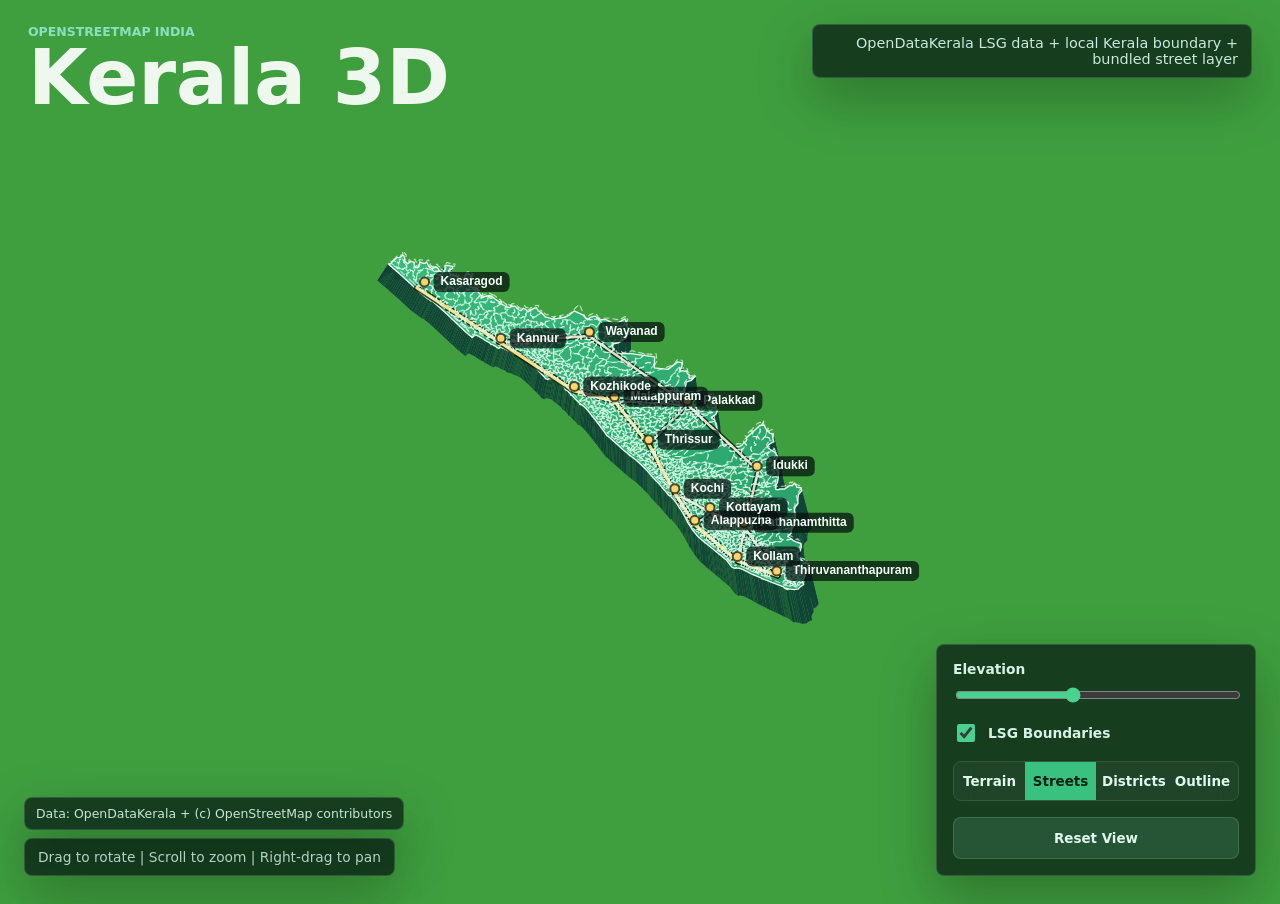
==== index.html @ 43103550 "version 1" ====
<!doctype html>
<html lang="en">
  <head>
    <meta charset="UTF-8" />
    <meta name="viewport" content="width=device-width, initial-scale=1.0" />
    <title>Kerala 3D OpenStreetMap View</title>
    <link rel="stylesheet" href="./styles.css" />
  </head>
  <body>
    <main id="app">
      <section class="viewport" aria-label="Interactive 3D Kerala map">
        <div id="scene"></div>
        <div class="topbar">
          <div>
            <p class="eyebrow">OpenStreetMap India</p>
            <h1>Kerala 3D</h1>
          </div>
          <div class="status" id="dataStatus">Loading OSM boundary...</div>
        </div>
        <aside class="panel" aria-label="Map controls">
          <label>
            Elevation
            <input id="heightRange" type="range" min="0.2" max="2.4" value="1.1" step="0.1" />
          </label>
          <label class="check-row">
            <input id="lsgToggle" type="checkbox" checked />
            LSG Boundaries
          </label>
          <div class="segmented" aria-label="Map mode">
            <button data-mode="terrain">Terrain</button>
            <button class="active" data-mode="streets">Streets</button>
            <button data-mode="districts">Districts</button>
            <button data-mode="outline">Outline</button>
          </div>
          <button id="resetView" class="wide-button">Reset View</button>
        </aside>
        <div class="hint">Drag to rotate | Scroll to zoom | Right-drag to pan</div>
        <a class="attribution" href="https://www.openstreetmap.org/copyright" target="_blank" rel="noreferrer">
          Data: OpenDataKerala + (c) OpenStreetMap contributors
        </a>
        <aside id="detailPanel" class="detail-panel hidden" aria-label="Selected local body detail">
          <div class="detail-head">
            <div>
              <p class="eyebrow">Selected LSG</p>
              <h2 id="detailTitle">Local body</h2>
            </div>
            <button id="detailClose" class="icon-button" aria-label="Close detail panel">x</button>
          </div>
          <canvas id="detailCanvas" width="420" height="300"></canvas>
          <div id="detailInfo" class="detail-info"></div>
        </aside>
      </section>
    </main>
    <script src="./kerala_lsg_data.js"></script>
    <script src="./kerala-boundary-nominatim.js"></script>
    <script src="./kerala_pbf_places.js"></script>
    <script src="./app.js" defer></script>
  </body>
</html>
---- styles.css ----
:root {
  color-scheme: dark;
  font-family: Inter, ui-sans-serif, system-ui, -apple-system, BlinkMacSystemFont, "Segoe UI", sans-serif;
  background: #3f9f3f;
  color: #eef8ef;
}

* {
  box-sizing: border-box;
}

body {
  margin: 0;
  min-height: 100vh;
  overflow: hidden;
}

#app,
.viewport,
#scene {
  width: 100vw;
  height: 100vh;
}

.viewport {
  position: relative;
  background: #3f9f3f;
}

#scene {
  position: absolute;
  inset: 0;
}

.topbar {
  position: absolute;
  top: 24px;
  left: 28px;
  right: 28px;
  display: flex;
  align-items: flex-start;
  justify-content: space-between;
  gap: 20px;
  pointer-events: none;
}

.eyebrow {
  margin: 0 0 4px;
  color: #8be0bd;
  font-size: 0.78rem;
  font-weight: 700;
  letter-spacing: 0;
  text-transform: uppercase;
}

h1 {
  margin: 0;
  font-size: clamp(2.35rem, 6vw, 5.4rem);
  line-height: 0.92;
  letter-spacing: 0;
}

.status,
.hint,
.panel,
.attribution {
  border: 1px solid rgba(191, 236, 218, 0.18);
  background: rgba(5, 20, 18, 0.7);
  box-shadow: 0 20px 55px rgba(0, 0, 0, 0.28);
  backdrop-filter: blur(18px);
}

.status {
  max-width: min(48vw, 440px);
  padding: 10px 13px;
  border-radius: 8px;
  color: #cce7dd;
  font-size: 0.9rem;
  text-align: right;
}

.panel {
  position: absolute;
  right: 24px;
  bottom: 24px;
  width: min(320px, calc(100vw - 48px));
  display: grid;
  gap: 16px;
  padding: 16px;
  border-radius: 8px;
}

label {
  display: grid;
  gap: 8px;
  color: #d8f2e8;
  font-size: 0.86rem;
  font-weight: 700;
}

.check-row {
  display: flex;
  align-items: center;
  gap: 10px;
}

.check-row input {
  width: 18px;
  height: 18px;
  accent-color: #49d18f;
}

input[type="range"] {
  width: 100%;
  accent-color: #49d18f;
}

.segmented {
  display: grid;
  grid-template-columns: repeat(4, 1fr);
  min-height: 40px;
  overflow: hidden;
  border: 1px solid rgba(177, 224, 203, 0.18);
  border-radius: 8px;
}

button {
  min-width: 0;
  border: 0;
  color: #dff7ed;
  background: rgba(255, 255, 255, 0.04);
  font: inherit;
  font-size: 0.84rem;
  font-weight: 800;
  cursor: pointer;
}

button.active {
  background: #3bc17f;
  color: #062015;
}

.wide-button {
  min-height: 42px;
  border-radius: 8px;
  background: rgba(139, 224, 189, 0.14);
  border: 1px solid rgba(177, 224, 203, 0.18);
}

.icon-button {
  width: 36px;
  height: 36px;
  border-radius: 8px;
  border: 1px solid rgba(177, 224, 203, 0.2);
}

.detail-panel {
  position: absolute;
  top: 116px;
  left: 24px;
  width: min(430px, calc(100vw - 48px));
  max-height: calc(100vh - 220px);
  overflow: auto;
  padding: 14px;
  border: 1px solid rgba(191, 236, 218, 0.18);
  border-radius: 8px;
  background: rgba(5, 20, 18, 0.82);
  box-shadow: 0 20px 55px rgba(0, 0, 0, 0.34);
  backdrop-filter: blur(18px);
}

.detail-panel.hidden {
  display: none;
}

.detail-head {
  display: flex;
  align-items: flex-start;
  justify-content: space-between;
  gap: 12px;
  margin-bottom: 12px;
}

h2 {
  margin: 0;
  font-size: 1.15rem;
  line-height: 1.15;
  letter-spacing: 0;
}

#detailCanvas {
  display: block;
  width: 100%;
  height: auto;
  border: 1px solid rgba(191, 236, 218, 0.18);
  border-radius: 8px;
  background: #071411;
}

.detail-info {
  display: grid;
  gap: 7px;
  margin-top: 12px;
  color: #d8f2e8;
  font-size: 0.86rem;
  line-height: 1.35;
}

.detail-info strong {
  color: #ffffff;
}

.hint {
  position: absolute;
  left: 24px;
  bottom: 24px;
  padding: 10px 13px;
  border-radius: 8px;
  color: #c7e4da;
  font-size: 0.86rem;
}

.attribution {
  position: absolute;
  left: 24px;
  bottom: 70px;
  padding: 8px 11px;
  border-radius: 8px;
  color: #c7e4da;
  font-size: 0.78rem;
  text-decoration: none;
}

.label {
  color: #f5fff8;
  font-size: 12px;
  font-weight: 800;
  text-shadow: 0 2px 8px rgba(0, 0, 0, 0.85);
  white-space: nowrap;
  pointer-events: none;
}

@media (max-width: 720px) {
  .topbar {
    top: 16px;
    left: 16px;
    right: 16px;
    display: block;
  }

  .status {
    max-width: 100%;
    margin-top: 10px;
    text-align: left;
  }

  .hint {
    left: 16px;
    bottom: 194px;
  }

  .attribution {
    left: 16px;
    bottom: 238px;
  }

  .panel {
    right: 16px;
    bottom: 16px;
    width: calc(100vw - 32px);
  }

  .detail-panel {
    top: 122px;
    left: 16px;
    width: calc(100vw - 32px);
    max-height: calc(100vh - 330px);
  }
}
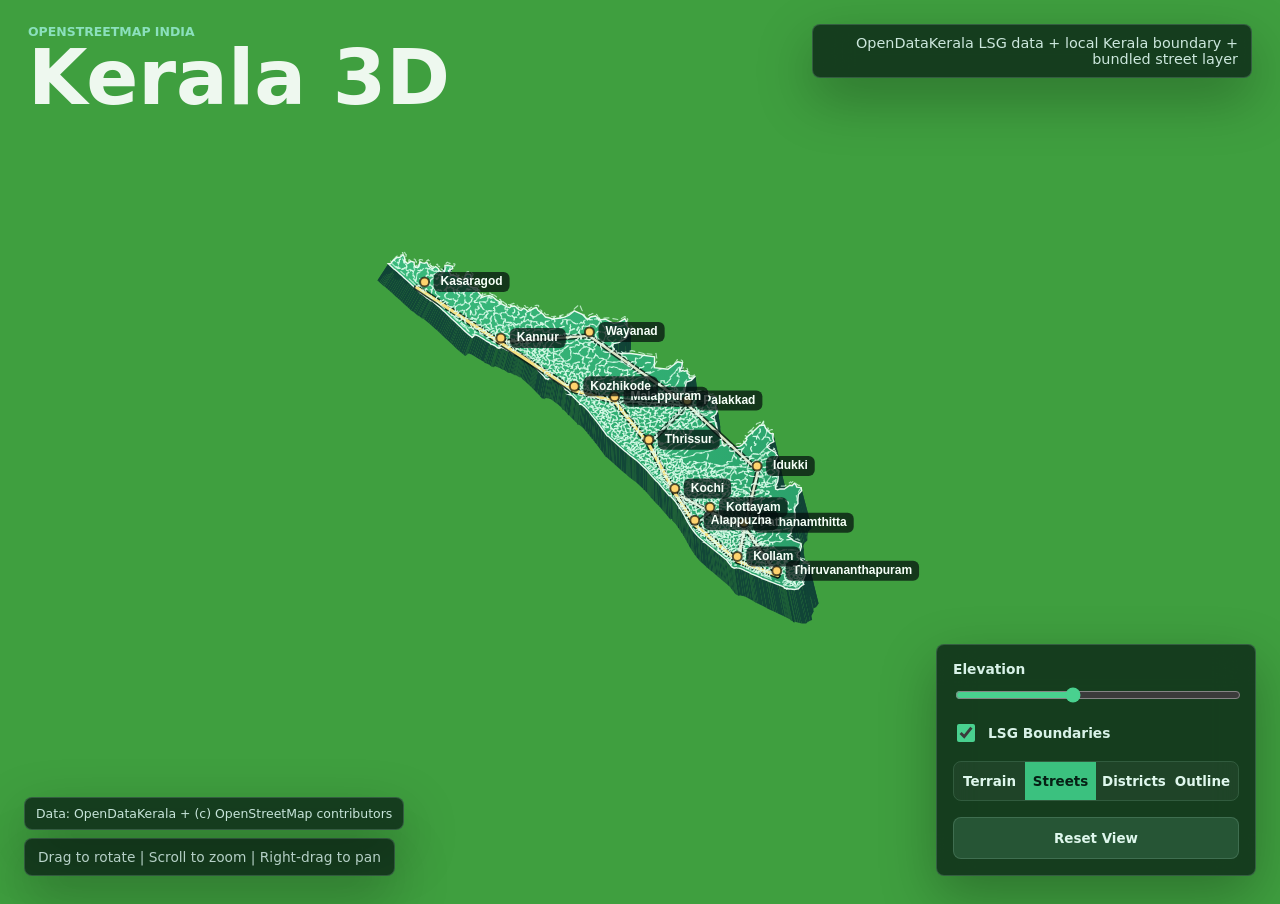
==== commit 9e7e0fd2: "loading screen" ====
--- a/index.html
+++ b/index.html
@@ -10,6 +10,7 @@
     <main id="app">
       <section class="viewport" aria-label="Interactive 3D Kerala map">
         <div id="scene"></div>
+        <div id="loadingOverlay" class="loading-overlay" role="status" aria-live="polite">Loading...</div>
         <div class="topbar">
           <div>
             <p class="eyebrow">OpenStreetMap India</p>
--- a/styles.css
+++ b/styles.css
@@ -68,6 +68,29 @@
   background: rgba(5, 20, 18, 0.7);
   box-shadow: 0 20px 55px rgba(0, 0, 0, 0.28);
   backdrop-filter: blur(18px);
+}
+
+.loading-overlay {
+  position: absolute;
+  inset: 0;
+  z-index: 10;
+  display: grid;
+  place-items: center;
+  color: #f5fff8;
+  background:
+    radial-gradient(circle at center, rgba(44, 170, 105, 0.22), transparent 34%),
+    rgba(5, 20, 18, 0.72);
+  font-size: clamp(1.4rem, 4vw, 3rem);
+  font-weight: 900;
+  letter-spacing: 0.02em;
+  text-shadow: 0 5px 22px rgba(0, 0, 0, 0.7);
+  pointer-events: none;
+  transition: opacity 220ms ease, visibility 220ms ease;
+}
+
+.loading-overlay.hidden {
+  opacity: 0;
+  visibility: hidden;
 }
 
 .status {
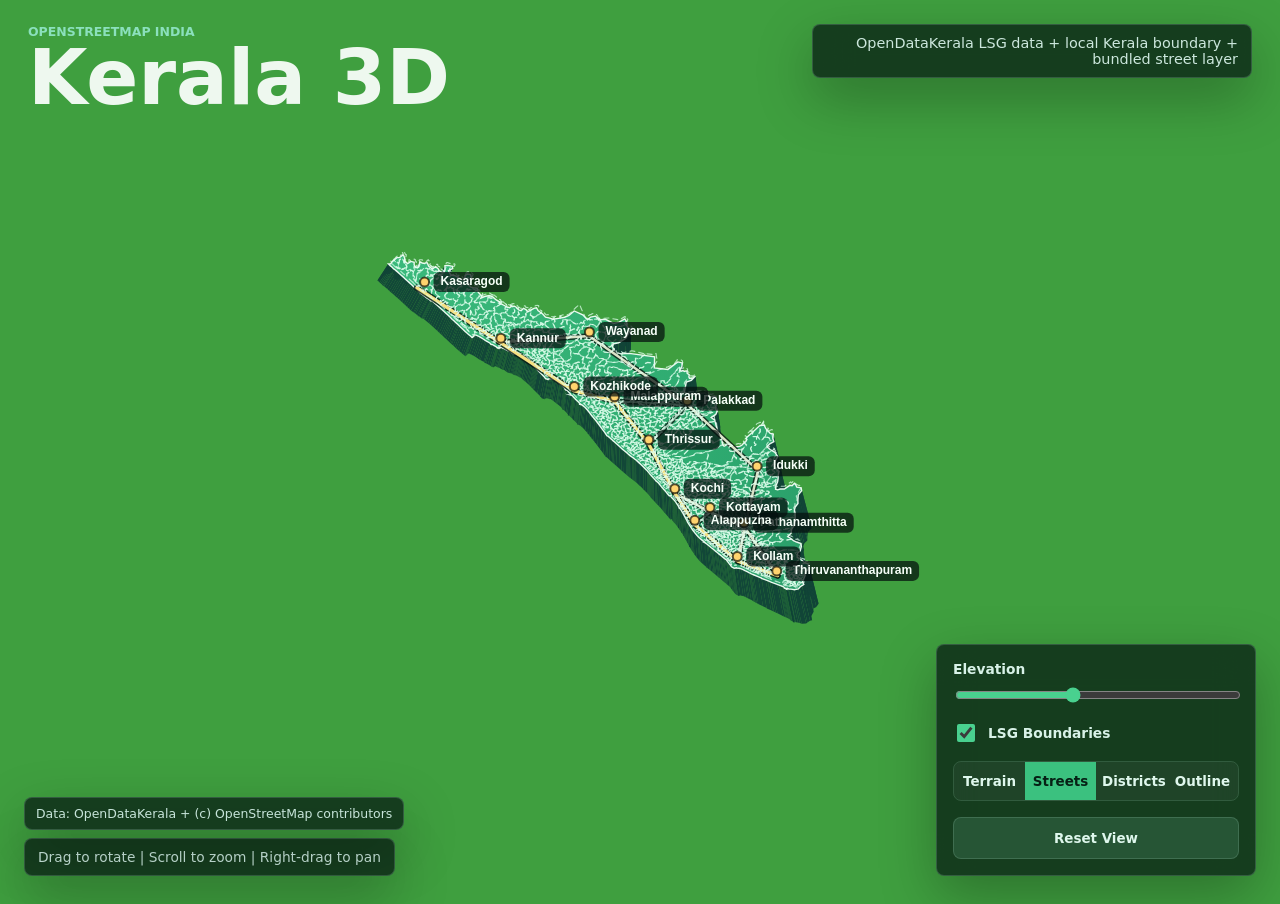
==== commit 49e21bcf: "overlays updated" ====
--- a/index.html
+++ b/index.html
@@ -10,7 +10,15 @@
     <main id="app">
       <section class="viewport" aria-label="Interactive 3D Kerala map">
         <div id="scene"></div>
-        <div id="loadingOverlay" class="loading-overlay" role="status" aria-live="polite">Loading...</div>
+        <div
+          id="loadingOverlay"
+          class="loading-overlay"
+          role="status"
+          aria-live="polite"
+          style="position:absolute;inset:0;z-index:10;display:grid;place-items:center;"
+        >
+          Loading...
+        </div>
         <div class="topbar">
           <div>
             <p class="eyebrow">OpenStreetMap India</p>
--- a/styles.css
+++ b/styles.css
@@ -70,6 +70,7 @@
   backdrop-filter: blur(18px);
 }
 
+#loadingOverlay,
 .loading-overlay {
   position: absolute;
   inset: 0;
@@ -88,6 +89,7 @@
   transition: opacity 220ms ease, visibility 220ms ease;
 }
 
+#loadingOverlay.hidden,
 .loading-overlay.hidden {
   opacity: 0;
   visibility: hidden;
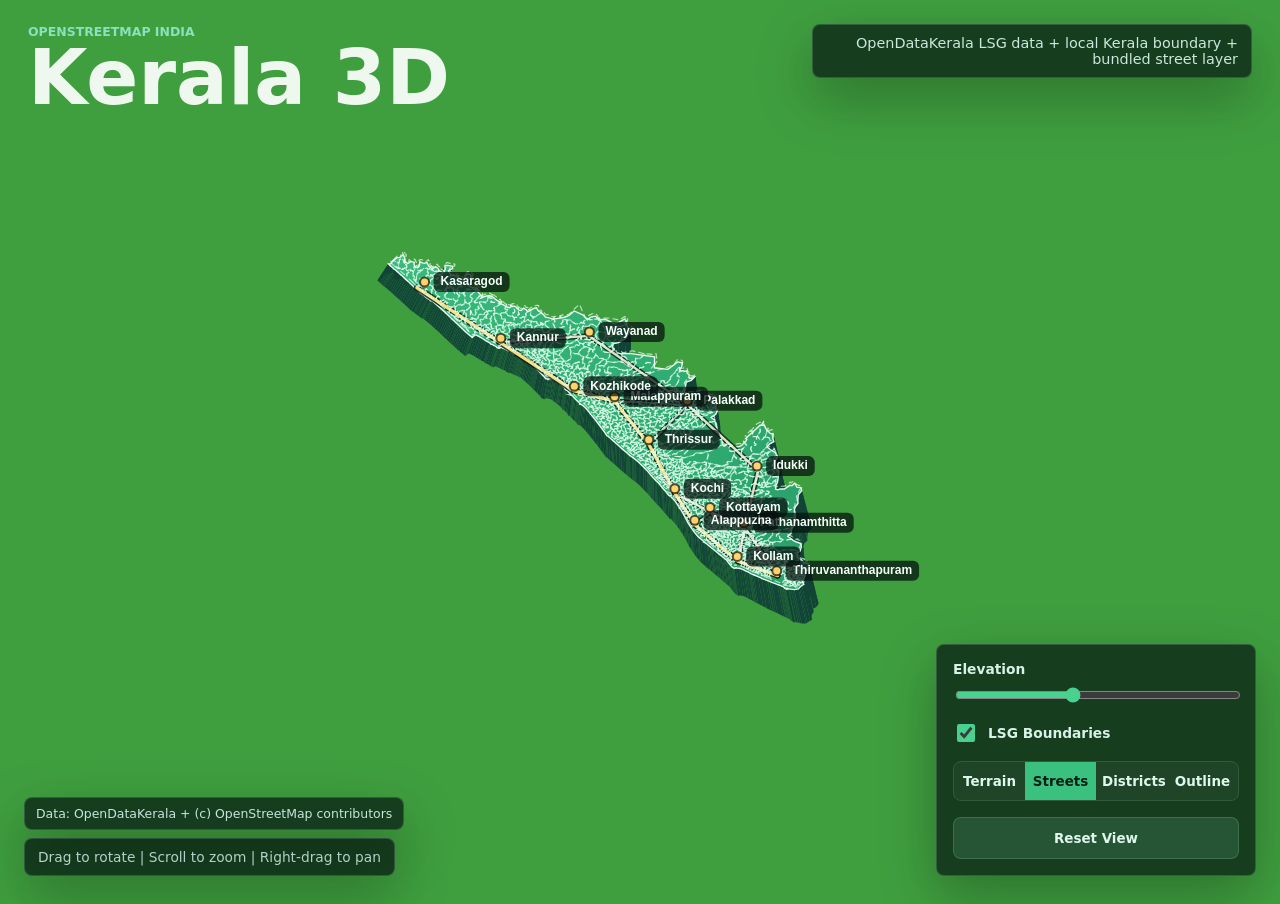
==== commit a6cfe5c2: "Add Google site verification meta tag" ====
--- a/index.html
+++ b/index.html
@@ -3,6 +3,7 @@
   <head>
     <meta charset="UTF-8" />
     <meta name="viewport" content="width=device-width, initial-scale=1.0" />
+    <meta name="google-site-verification" content="g3fe2JIbb94PpeK-Ek7jM9B5vX5pQsgjEE-RNY8Zxvo" />
     <title>Kerala 3D OpenStreetMap View</title>
     <link rel="stylesheet" href="./styles.css" />
   </head>
